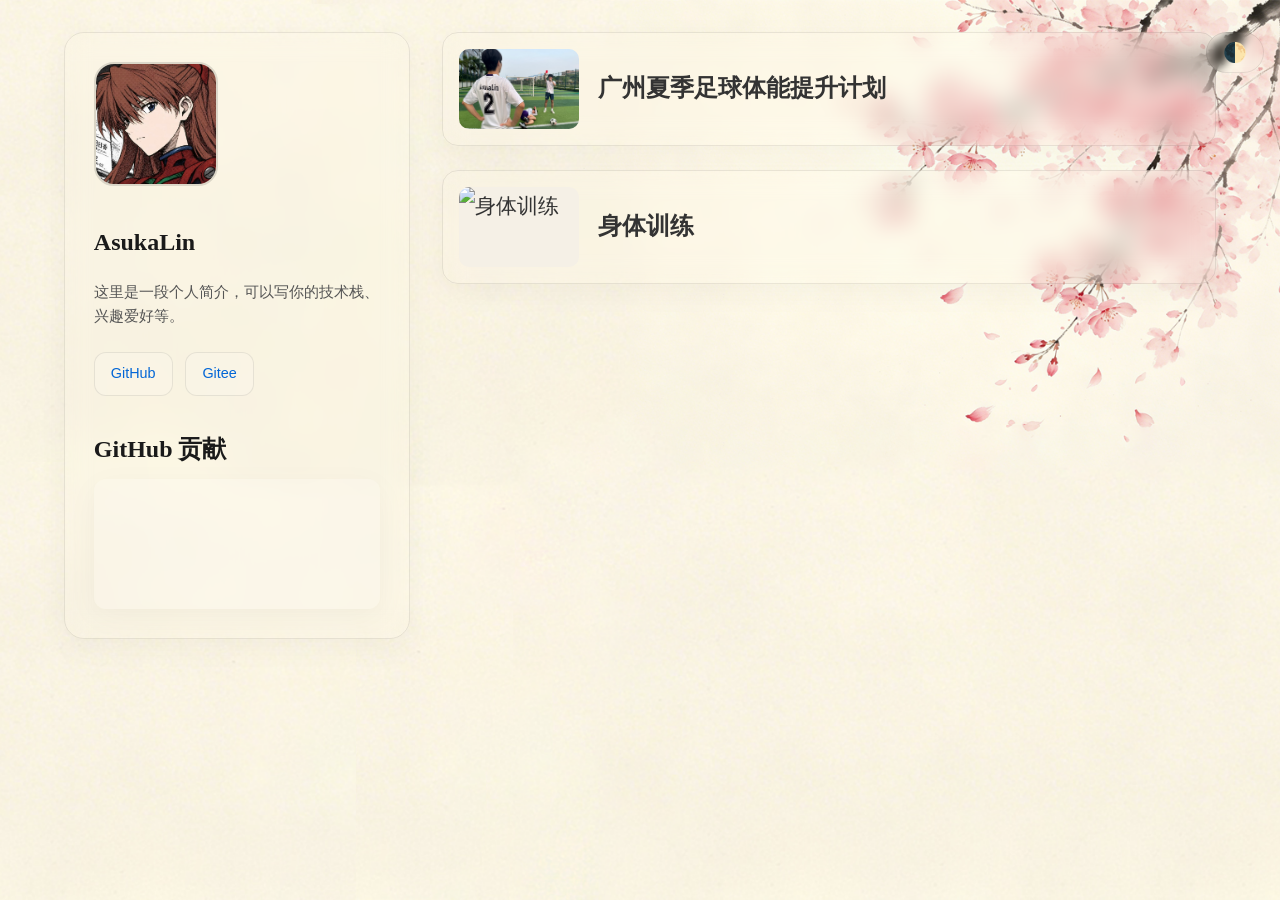
==== index.html @ 48808a56 "update" ====
<!DOCTYPE html>
<html lang="zh-CN">
<head>
    <meta charset="UTF-8">
    <meta name="keywords" content="AsukaLin, blog">
    <meta name="viewport" content="width=device-width, initial-scale=1.0">
    <title>AsukaLin</title>

    <!-- 防闪烁脚本（必须保留在 head 最前面） -->
    <script>
        (function () {
            const stored = localStorage.getItem('theme');
            const prefersDark = window.matchMedia('(prefers-color-scheme: dark)');
            if (stored) {
                document.documentElement.setAttribute('data-theme', stored);
            } else {
                document.documentElement.setAttribute('data-theme', prefersDark.matches ? 'dark' : 'light');
            }
            prefersDark.addEventListener('change', (e) => {
                if (!localStorage.getItem('theme')) {
                    document.documentElement.setAttribute('data-theme', e.matches ? 'dark' : 'light');
                }
            });
        })();
    </script>

    <!-- 主题 CSS（原文件，完全不变） -->
    <link rel="stylesheet" href="css/theme.css">

    <!-- 新增扩展 CSS（独立文件） -->
    <link rel="stylesheet" href="css/custom.css">

    <!-- marked.js -->
    <script src="https://cdn.jsdelivr.net/npm/marked/marked.min.js" defer></script>
</head>
<body>

    <button class="theme-toggle" id="themeToggle" aria-label="切换主题">🌓</button>

    <div class="main-layout">
        <!-- 左侧个人信息（毛玻璃卡片） -->
        <aside class="sidebar">
            <div class="glass-card">
                <img class="avatar" src="images/avatar.jpeg" alt="我的头像">
                <h2>AsukaLin</h2>
                <p class="bio">这里是一段个人简介，可以写你的技术栈、兴趣爱好等。</p>

                <div class="social-links">
                    <a href="https://github.com/vibolin" target="_blank" class="btn-link">GitHub</a>
                    <a href="https://gitee.com/asukalin02" target="_blank" class="btn-link">Gitee</a>
                </div>

                <div class="github-chart">
                    <h2>GitHub 贡献</h2>
                    <div class="chart-clip">
                        <img src="https://ghchart.rshah.org/vibolin" alt="GitHub 贡献图" loading="lazy">
                    </div>
                </div>
            </div>
        </aside>

        <!-- 右侧内容区 -->
        <main class="content">
            <!-- 文章列表容器 -->
            <div id="articles-container" class="articles-list"></div>
            <!-- 文章详细内容容器（初始隐藏） -->
            <div id="content" class="article-content" style="display: none;"></div>
        </main>
    </div>

    <!-- 独立 JS 文件（位于 js 文件夹） -->
    <script src="js/app.js"></script>
</body>
</html>
---- css/theme.css ----
/* ==========================================
   theme.css - 个人博客主题样式
   ========================================== */

/* ---------- 1. 自定义字体（思源宋体双保险） ---------- */
@font-face {
    font-family: 'Noto Serif SC';
    src:
        url('https://fonts.gstatic.com/s/notoserifsc/v22/H4c8BXePl9DZ0Xe7gG9cyOj7mm63SzZBEtERe7Y.woff2') format('woff2'),
        url('../fonts/NotoSerifSC-Regular.woff2') format('woff2');
    font-weight: 400;
    font-style: normal;
    font-display: swap;
}

@font-face {
    font-family: 'Noto Serif SC';
    src:
        url('https://fonts.gstatic.com/s/notoserifsc/v22/H4c8BXePl9DZ0Xe7gG9cyOj7mm63SzZBEtERe7Y.woff2') format('woff2'),
        url('../fonts/NotoSerifSC-Bold.woff2') format('woff2');
    font-weight: 700;
    font-style: normal;
    font-display: swap;
}

/* ---------- 2. 主题变量（暗色为默认） ---------- */
:root,
[data-theme="dark"] {
    --bg: #1a1a2e;
    --bg-secondary: #16213e;
    --text: #e0e0e0;
    --text-secondary: #a0a0b0;
    --heading-color: #ffffff;
    --link: #8ab4f8;
    --border: #2a2a4a;
    --shadow: rgba(255,255,255,0.05);
    --bg-image: url('../images/element/motoko.jpg');
    --glass-bg: rgba(20, 30, 50, 0.6);
    --glass-border: rgba(255,255,255,0.15);
    --card-shadow: 0 8px 32px rgba(0,0,0,0.3);
    --glass-blur: 12px;
    --card-radius: 20px;   /* 你喜欢的圆角大小，可自由调整 */
}

[data-theme="light"] {
    --bg: #fcf6e8;                /* 与背景图主色一致，兜底 */
    --bg-secondary: #f5f0e6;
    --text: #333333;
    --text-secondary: #555555;
    --heading-color: #1a1a1a;
    --link: #0366d6;
    --border: rgba(0,0,0,0.12);
    --shadow: rgba(0,0,0,0.06);
    --bg-image: url('../images/element/sakura.png');
    --glass-bg: transparent;      /* 全透明，只靠模糊 */
    --glass-border: rgba(0,0,0,0.08);
    --card-shadow: 0 8px 32px rgba(0,0,0,0.04);
    --glass-blur: 12px;
    --card-radius: 20px;   /* 你喜欢的圆角大小，可自由调整 */
}

/* ---------- 3. 全局基础 ---------- */
html {
    font-size: 100%;
}

body {
    margin: 0;
    padding: 0;
    background-color: var(--bg);
    background-image: var(--bg-image);
    background-repeat: no-repeat;
    background-attachment: fixed;
    background-size: cover;
    background-position: center;
    color: var(--text);
    font-family: "PingFang SC", "Microsoft YaHei", "Noto Sans SC", sans-serif;
    font-size: 1.3rem;
    line-height: 1.8;
}

h1, h2, h3, h4, h5, h6 {
    font-family: 'Noto Serif SC', "Times New Roman", "宋体", "SimSun", serif;
    font-weight: 700;
    color: var(--heading-color);
}

h1 { font-size: 2.25rem; }
h2 { font-size: 2rem; }
h3 { font-size: 1.75rem; }
h4 { font-size: 1.5rem; }
h5 { font-size: 1.25rem; }
h6 { font-size: 1rem; }

/* ---------- 4. 主布局（Grid 精准三七分） ---------- */
.main-layout {
    display: grid;
    grid-template-columns: 30% 1fr;
    gap: 2rem;
    max-width: 1200px;
    margin: 2rem auto;
    padding: 0 1.5rem;
    box-sizing: border-box;
}

.sidebar,
.content {
    min-width: 0;
}

/* ---------- 5. 毛玻璃卡片 ---------- */
.glass-card,
.article-card {
    background: var(--glass-bg);
    backdrop-filter: blur(var(--glass-blur));
    -webkit-backdrop-filter: blur(var(--glass-blur));
    border: 1px solid var(--glass-border);
    border-radius: var(--card-radius);
    box-shadow: var(--card-shadow);
    padding: 1.8rem;
    color: var(--text);
    transition: background-color 0.3s, border 0.3s, box-shadow 0.3s, transform 0.2s;
}

.article-card {
    padding: 1rem;
    border-radius: 16px;
}

.article-card:hover {
    transform: translateY(-3px);
}

/* ---------- 6. 左侧个人信息 ---------- */
.avatar {
    width: 120px;
    height: 120px;
    border-radius: 20px;
    object-fit: cover;
    margin-bottom: 1rem;
    border: 2px solid var(--border);
}

.sidebar h2 {
    font-size: 1.5rem;
    margin: 0.5rem 0;
}

.bio {
    font-size: 0.95rem;
    line-height: 1.6;
    margin-bottom: 1.5rem;
    color: var(--text-secondary);
}

.social-links {
    display: flex;
    gap: 0.8rem;
    margin-bottom: 2rem;
    flex-wrap: wrap;
}

.btn-link {
    display: inline-block;
    padding: 0.5rem 1rem;
    border-radius: 12px;
    background: rgba(255,255,255,0.15);
    border: 1px solid var(--glass-border);
    color: var(--link);
    text-decoration: none;
    font-size: 0.9rem;
    backdrop-filter: blur(5px);
    transition: background-color 0.2s;
}

.btn-link:hover {
    background: rgba(255,255,255,0.25);
}

/* ---------- 7. GitHub 贡献图（增强模糊） ---------- */
.github-chart {
    margin-top: 1.5rem;
}

.github-chart h3 {
    font-size: 1rem;
    margin-bottom: 0.8rem;
    color: var(--text);
}

.chart-clip {
    width: 100%;
    height: 130px;
    overflow: hidden;
    border-radius: 12px;
    background: rgba(255,255,255,0.15);           /* 半透明底色增强模糊可见度 */
    backdrop-filter: blur(12px);                 /* 新增模糊效果 */
    -webkit-backdrop-filter: blur(12px);
    box-shadow: var(--card-shadow);
}

.chart-clip img {
    display: block;
    float: right;
    height: 100%;
    width: 860px;
    max-width: none;
    transition: filter 0.3s;
}

.chart-clip::after {
    content: "";
    display: table;
    clear: both;
}

/* 明暗滤镜 */
[data-theme="dark"] .chart-clip img {
    filter: invert(0.9) hue-rotate(180deg);
}
[data-theme="light"] .chart-clip img {
    filter: none;
}

/* ---------- 8. 右侧文章列表 ---------- */
.articles-list {
    display: flex;
    flex-direction: column;
    gap: 1.5rem;
}

.article-card {
    display: flex;
    align-items: center;
    gap: 1.2rem;
}

.article-card .card-cover {
    width: 120px;
    height: 80px;
    object-fit: cover;
    border-radius: 10px;
    flex-shrink: 0;
    background: var(--bg-secondary);
}

.article-card .card-title {
    font-size: 1.5rem;
    font-weight: 600;
    line-height: 1.4;
    margin: 0;
    color: var(--text);
}

/* ---------- 9. 响应式 ---------- */
@media (max-width: 768px) {
    .main-layout {
        grid-template-columns: 1fr;
    }

    .sidebar,
    .content {
        min-width: 0;
    }

    .chart-clip {
        height: 100px;
    }

    .article-card {
        flex-direction: column;
        align-items: flex-start;
    }

    .article-card .card-cover {
        width: 100%;
        height: auto;
        aspect-ratio: 16 / 9;
    }
}
---- css/custom.css ----
/* ==========================================
   custom.css - 博客扩展样式（不修改原 theme.css）
   ========================================== */

/* 主题切换按钮定位与样式 */
.theme-toggle {
    position: fixed;
    top: 2rem;          /* 改为 2rem，与左侧卡片顶部对齐 */
    right: 1rem;
    z-index: 1000;
    background: var(--glass-bg);
    backdrop-filter: blur(5px);
    border: 1px solid var(--glass-border);
    border-radius: 40px;
    padding: 0.5rem 1rem;
    font-size: 1.2rem;
    cursor: pointer;
    color: var(--text);
    transition: all 0.2s;
}
.theme-toggle:hover {
    background: rgba(255,255,255,0.25);
}

/* 在移动端（≤768px）稍微调整 top，避免与顶部距离过远 */
@media (max-width: 768px) {
    .theme-toggle {
        top: 1rem;      /* 移动端仍保持 1rem，因为左侧卡片顶部边距可能变化 */
    }
}

/* 文章内容区：确保毛玻璃卡片与左侧对齐 */
.article-content .glass-card {
    margin-top: 0;
}

/* 返回按钮样式 */
.back-button {
    display: inline-block;
    margin-bottom: 1.5rem;
    padding: 0.4rem 1rem;
    background: rgba(255,255,255,0.15);
    border: 1px solid var(--glass-border);
    border-radius: 30px;
    color: var(--link);
    cursor: pointer;
    font-size: 0.9rem;
    backdrop-filter: blur(4px);
    transition: background 0.2s;
}
.back-button:hover {
    background: rgba(255,255,255,0.25);
}

/* Markdown 内容样式增强 */
.markdown-body img {
    max-width: 100%;
    height: auto;
    border-radius: 12px;
}
.markdown-body pre {
    overflow-x: auto;
    padding: 1rem;
    background: rgba(0,0,0,0.3);
    border-radius: 12px;
}
.markdown-body a {
    color: var(--link);
}
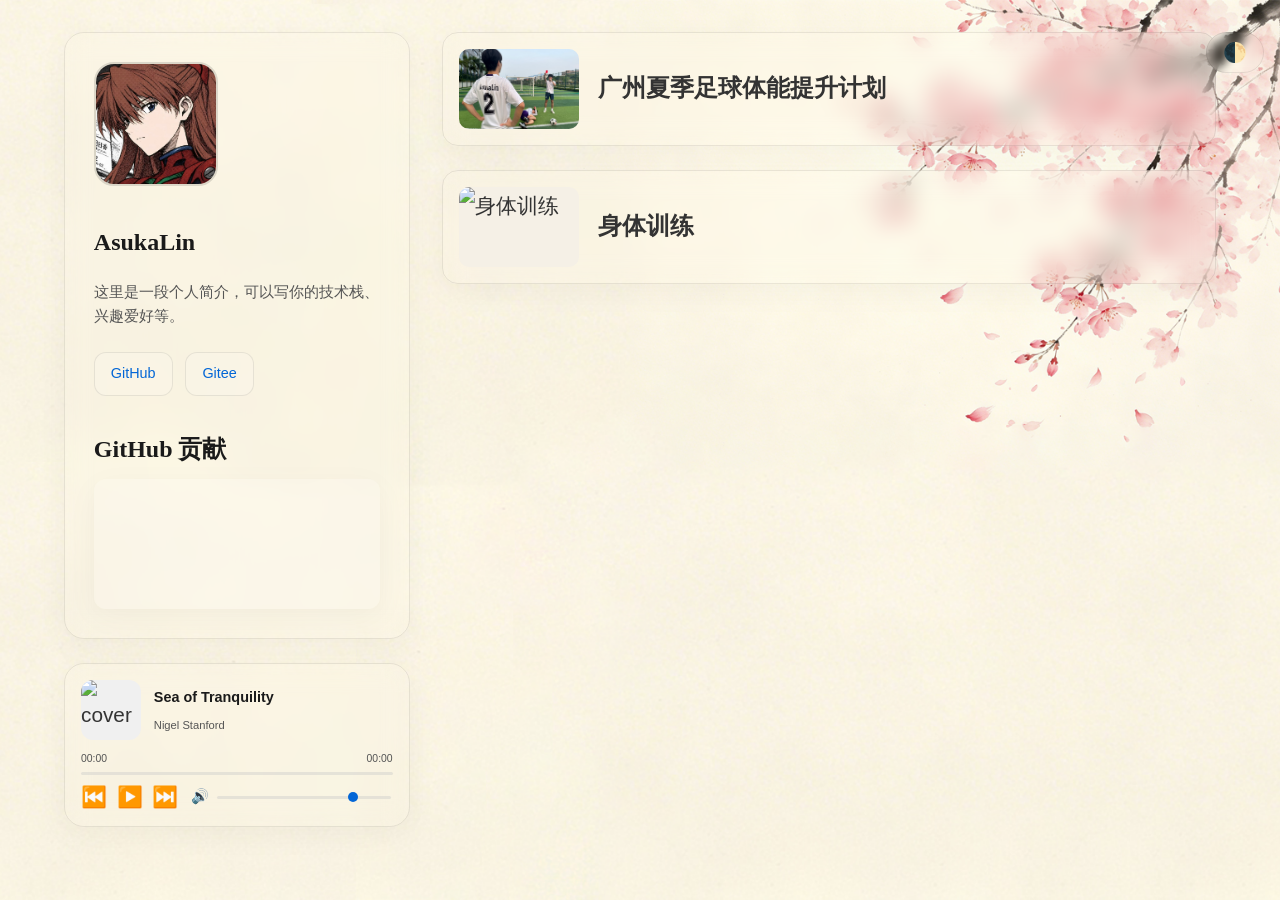
==== commit 768ab8c4: "update" ====
--- a/index.html
+++ b/index.html
@@ -57,6 +57,42 @@
                     </div>
                 </div>
             </div>
+            <!-- 微缩版音乐播放器 -->
+<div class="mini-player">
+    <div class="player-body">
+        <div class="player-cover">
+            <img id="mini-cover-img" src="image/sound01.jpeg" alt="cover">
+        </div>
+        <div class="player-info">
+            <div class="song-name" id="mini-song-name">Sea of Tranquility</div>
+            <div class="song-singer" id="mini-singer">Nigel Stanford</div>
+        </div>
+    </div>
+    <div class="progress-area">
+        <div class="progress-time">
+            <span id="mini-current-time">00:00</span>
+            <span id="mini-total-time">00:00</span>
+        </div>
+        <div class="progress-bar" id="mini-progress-bar">
+            <div class="progress-filled" id="mini-progress-filled"></div>
+        </div>
+    </div>
+    <div class="controls-row">
+        <div class="control-buttons">
+            <button id="mini-prev-btn" title="上一曲">⏮️</button>
+            <button id="mini-play-btn" title="播放/暂停">▶️</button>
+            <button id="mini-next-btn" title="下一曲">⏭️</button>
+        </div>
+        <div class="volume-slider">
+            <span>🔊</span>
+            <input type="range" id="mini-volume" min="0" max="1" step="0.01" value="0.8">
+        </div>
+    </div>
+</div>
+
+<!-- 引入独立样式和脚本（确保路径正确） -->
+<link rel="stylesheet" href="css/music-player.css">
+<script src="js/music-player.js" defer></script>
         </aside>
 
         <!-- 右侧内容区 -->
--- a/css/music-player.css
+++ b/css/music-player.css
@@ -0,0 +1,155 @@
+/* 微缩版音乐播放器 - 适配侧边栏 */
+.mini-player {
+    width: 100%;
+    background: var(--glass-bg);
+    backdrop-filter: blur(var(--glass-blur));
+    -webkit-backdrop-filter: blur(var(--glass-blur));
+    border: 1px solid var(--glass-border);
+    border-radius: var(--card-radius);
+    box-shadow: var(--card-shadow);
+    padding: 1rem;
+    margin-top: 1.5rem;
+    box-sizing: border-box;
+    transition: all 0.3s;
+}
+
+/* 播放器主体布局（横向） */
+.player-body {
+    display: flex;
+    gap: 0.8rem;
+    align-items: center;
+}
+
+/* 封面 */
+.player-cover {
+    flex-shrink: 0;
+    width: 60px;
+    height: 60px;
+    border-radius: 12px;
+    overflow: hidden;
+    background: #f0f0f0;
+}
+.player-cover img {
+    width: 100%;
+    height: 100%;
+    object-fit: cover;
+}
+
+/* 右侧信息区 */
+.player-info {
+    flex: 1;
+    min-width: 0;
+}
+.song-name {
+    font-size: 0.9rem;
+    font-weight: 600;
+    color: var(--heading-color);
+    white-space: nowrap;
+    overflow: hidden;
+    text-overflow: ellipsis;
+}
+.song-singer {
+    font-size: 0.7rem;
+    color: var(--text-secondary);
+    margin-top: 0.2rem;
+}
+
+/* 进度条区域 */
+.progress-area {
+    margin-top: 0.6rem;
+}
+.progress-time {
+    display: flex;
+    justify-content: space-between;
+    font-size: 0.65rem;
+    color: var(--text-secondary);
+    margin-bottom: 0.2rem;
+}
+.progress-bar {
+    width: 100%;
+    height: 3px;
+    background-color: rgba(200,200,200,0.4);
+    border-radius: 3px;
+    cursor: pointer;
+    position: relative;
+}
+.progress-filled {
+    width: 0%;
+    height: 100%;
+    background-color: var(--link);
+    border-radius: 3px;
+}
+
+/* 控制栏（按钮+音量） */
+.controls-row {
+    display: flex;
+    align-items: center;
+    gap: 0.8rem;
+    margin-top: 0.6rem;
+    flex-wrap: wrap;
+}
+.control-buttons {
+    display: flex;
+    align-items: center;
+    gap: 0.6rem;
+}
+.control-buttons button {
+    background: transparent;
+    border: none;
+    cursor: pointer;
+    font-size: 1.3rem;
+    padding: 0;
+    color: var(--text);
+    transition: transform 0.1s, color 0.2s;
+    display: inline-flex;
+    align-items: center;
+    justify-content: center;
+}
+.control-buttons button:hover {
+    color: var(--link);
+    transform: scale(1.05);
+}
+.volume-slider {
+    flex: 1;
+    min-width: 80px;
+    display: flex;
+    align-items: center;
+    gap: 0.4rem;
+}
+.volume-slider span {
+    font-size: 0.9rem;
+    color: var(--text);
+}
+.volume-slider input {
+    flex: 1;
+    height: 3px;
+    -webkit-appearance: none;
+    background: rgba(200,200,200,0.4);
+    border-radius: 3px;
+    outline: none;
+}
+.volume-slider input::-webkit-slider-thumb {
+    -webkit-appearance: none;
+    width: 10px;
+    height: 10px;
+    border-radius: 50%;
+    background: var(--link);
+    cursor: pointer;
+}
+
+/* 移动端适配 */
+@media (max-width: 768px) {
+    .player-body {
+        gap: 0.6rem;
+    }
+    .player-cover {
+        width: 50px;
+        height: 50px;
+    }
+    .control-buttons button {
+        font-size: 1.1rem;
+    }
+    .volume-slider {
+        min-width: 60px;
+    }
+}
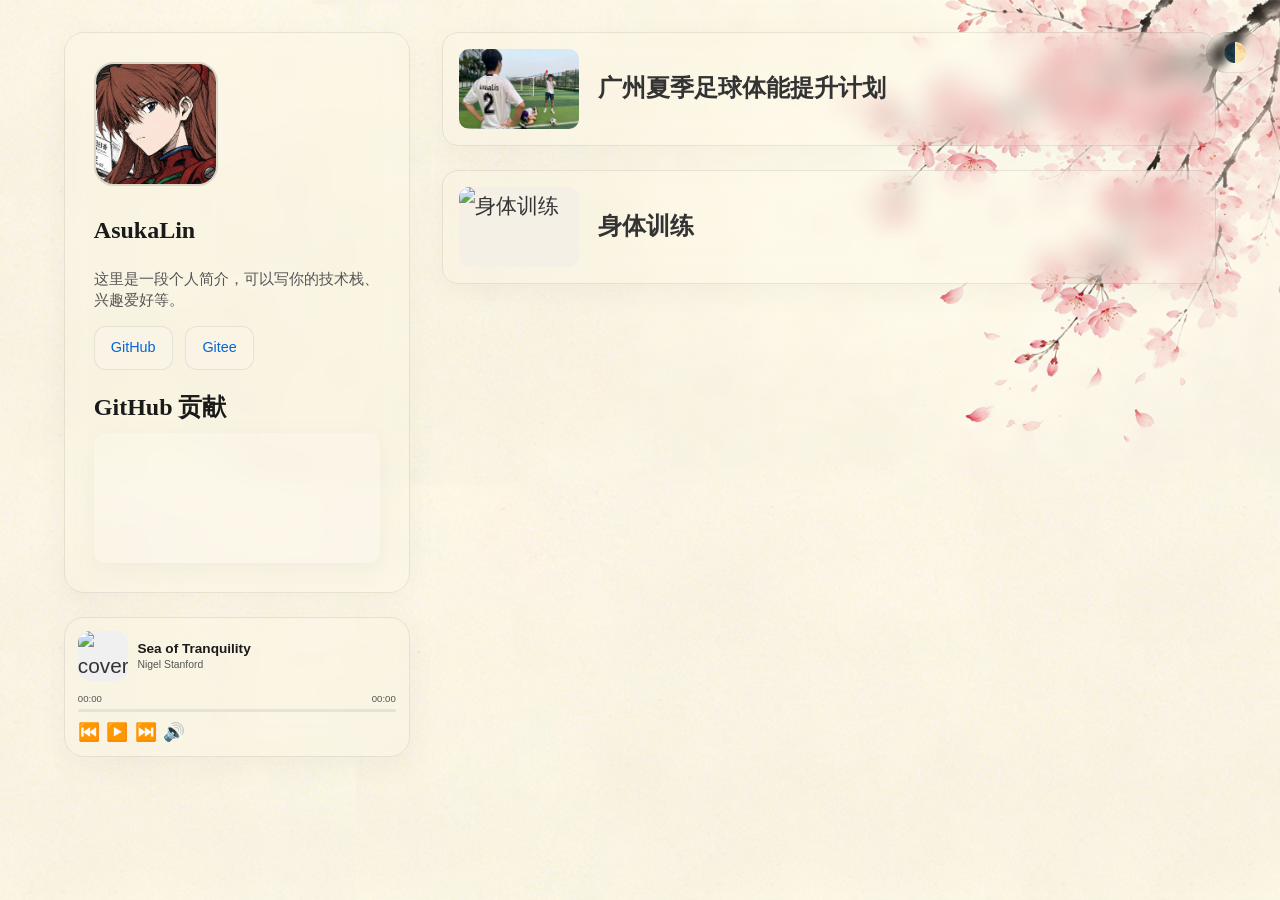
==== commit 07ca0a06: "update" ====
--- a/index.html
+++ b/index.html
@@ -57,40 +57,44 @@
                     </div>
                 </div>
             </div>
-            <!-- 微缩版音乐播放器 -->
+          <!-- 微缩版音乐播放器（右侧延伸音量面板） -->
 <div class="mini-player">
-    <div class="player-body">
-        <div class="player-cover">
-            <img id="mini-cover-img" src="image/sound01.jpeg" alt="cover">
+    <!-- 主内容区（左侧） -->
+    <div class="player-main">
+        <div class="player-body">
+            <div class="player-cover">
+                <img id="mini-cover-img" src="image/sound01.jpeg" alt="cover">
+            </div>
+            <div class="player-info">
+                <div class="song-name" id="mini-song-name">Sea of Tranquility</div>
+                <div class="song-singer" id="mini-singer">Nigel Stanford</div>
+            </div>
         </div>
-        <div class="player-info">
-            <div class="song-name" id="mini-song-name">Sea of Tranquility</div>
-            <div class="song-singer" id="mini-singer">Nigel Stanford</div>
+        <div class="progress-area">
+            <div class="progress-time">
+                <span id="mini-current-time">00:00</span>
+                <span id="mini-total-time">00:00</span>
+            </div>
+            <div class="progress-bar" id="mini-progress-bar">
+                <div class="progress-filled" id="mini-progress-filled"></div>
+            </div>
+        </div>
+        <div class="controls-row">
+            <div class="control-buttons">
+                <button id="mini-prev-btn" title="上一曲">⏮️</button>
+                <button id="mini-play-btn" title="播放/暂停">▶️</button>
+                <button id="mini-next-btn" title="下一曲">⏭️</button>
+                <button id="mini-volume-btn" title="音量">🔊</button>
+            </div>
         </div>
     </div>
-    <div class="progress-area">
-        <div class="progress-time">
-            <span id="mini-current-time">00:00</span>
-            <span id="mini-total-time">00:00</span>
-        </div>
-        <div class="progress-bar" id="mini-progress-bar">
-            <div class="progress-filled" id="mini-progress-filled"></div>
-        </div>
-    </div>
-    <div class="controls-row">
-        <div class="control-buttons">
-            <button id="mini-prev-btn" title="上一曲">⏮️</button>
-            <button id="mini-play-btn" title="播放/暂停">▶️</button>
-            <button id="mini-next-btn" title="下一曲">⏭️</button>
-        </div>
-        <div class="volume-slider">
-            <span>🔊</span>
-            <input type="range" id="mini-volume" min="0" max="1" step="0.01" value="0.8">
-        </div>
+
+    <!-- 右侧延伸区域（宽度可变，默认0） -->
+    <div class="volume-extension" id="mini-volume-extension">
+        <input type="range" min="0" max="1" step="0.01" value="0.8" class="vertical-volume" id="mini-vertical-volume" orient="vertical">
     </div>
 </div>
 
-<!-- 引入独立样式和脚本（确保路径正确） -->
 <link rel="stylesheet" href="css/music-player.css">
 <script src="js/music-player.js" defer></script>
         </aside>
--- a/css/theme.css
+++ b/css/theme.css
@@ -39,11 +39,11 @@
     --glass-border: rgba(255,255,255,0.15);
     --card-shadow: 0 8px 32px rgba(0,0,0,0.3);
     --glass-blur: 12px;
-    --card-radius: 20px;   /* 你喜欢的圆角大小，可自由调整 */
+    --card-radius: 20px;
 }
 
 [data-theme="light"] {
-    --bg: #fcf6e8;                /* 与背景图主色一致，兜底 */
+    --bg: #fcf6e8;
     --bg-secondary: #f5f0e6;
     --text: #333333;
     --text-secondary: #555555;
@@ -52,11 +52,11 @@
     --border: rgba(0,0,0,0.12);
     --shadow: rgba(0,0,0,0.06);
     --bg-image: url('../images/element/sakura.png');
-    --glass-bg: transparent;      /* 全透明，只靠模糊 */
+    --glass-bg: transparent;
     --glass-border: rgba(0,0,0,0.08);
     --card-shadow: 0 8px 32px rgba(0,0,0,0.04);
     --glass-blur: 12px;
-    --card-radius: 20px;   /* 你喜欢的圆角大小，可自由调整 */
+    --card-radius: 20px;
 }
 
 /* ---------- 3. 全局基础 ---------- */
@@ -131,32 +131,32 @@
     transform: translateY(-3px);
 }
 
-/* ---------- 6. 左侧个人信息 ---------- */
+/* ---------- 6. 左侧个人信息（行间距已缩小） ---------- */
 .avatar {
     width: 120px;
     height: 120px;
     border-radius: 20px;
     object-fit: cover;
-    margin-bottom: 1rem;
+    margin-bottom: 0.5rem;    /* 原 1rem，缩小 */
     border: 2px solid var(--border);
 }
 
 .sidebar h2 {
     font-size: 1.5rem;
-    margin: 0.5rem 0;
+    margin: 0.25rem 0;         /* 原 0.5rem 0，缩小 */
 }
 
 .bio {
     font-size: 0.95rem;
-    line-height: 1.6;
-    margin-bottom: 1.5rem;
+    line-height: 1.4;          /* 原 1.6，缩小行高 */
+    margin-bottom: 1rem;       /* 原 1.5rem，缩小 */
     color: var(--text-secondary);
 }
 
 .social-links {
     display: flex;
     gap: 0.8rem;
-    margin-bottom: 2rem;
+    margin-bottom: 1rem;       /* 原 2rem，缩小 */
     flex-wrap: wrap;
 }
 
@@ -179,7 +179,7 @@
 
 /* ---------- 7. GitHub 贡献图（增强模糊） ---------- */
 .github-chart {
-    margin-top: 1.5rem;
+    margin-top: 0.8rem;        /* 原 1.5rem，缩小 */
 }
 
 .github-chart h3 {
@@ -193,8 +193,8 @@
     height: 130px;
     overflow: hidden;
     border-radius: 12px;
-    background: rgba(255,255,255,0.15);           /* 半透明底色增强模糊可见度 */
-    backdrop-filter: blur(12px);                 /* 新增模糊效果 */
+    background: rgba(255,255,255,0.15);
+    backdrop-filter: blur(12px);
     -webkit-backdrop-filter: blur(12px);
     box-shadow: var(--card-shadow);
 }
--- a/css/music-player.css
+++ b/css/music-player.css
@@ -1,4 +1,4 @@
-/* 微缩版音乐播放器 - 适配侧边栏 */
+/* 微缩版音乐播放器 - 右侧延伸音量面板（Flex 方案） */
 .mini-player {
     width: 100%;
     background: var(--glass-bg);
@@ -7,24 +7,67 @@
     border: 1px solid var(--glass-border);
     border-radius: var(--card-radius);
     box-shadow: var(--card-shadow);
-    padding: 1rem;
     margin-top: 1.5rem;
     box-sizing: border-box;
-    transition: all 0.3s;
+    display: flex;
+    flex-direction: row;          /* 横向 flex */
+    align-items: stretch;
+    overflow: hidden;             /* 圆角裁剪，但动画不受影响 */
 }
 
-/* 播放器主体布局（横向） */
+/* 播放器主内容区（自动填充剩余宽度） */
+.player-main {
+    flex: 1;
+    padding: 0.8rem;
+    display: flex;
+    flex-direction: column;
+    gap: 0.4rem;
+}
+
+/* 右侧延伸音量面板（默认宽度0，展开时30px） */
+.volume-extension {
+    flex-shrink: 0;
+    width: 0;
+    overflow: hidden;
+    background: inherit;
+    backdrop-filter: inherit;
+    border-radius: 0 var(--card-radius) var(--card-radius) 0;
+    transition: width 0.3s cubic-bezier(0.2, 0.9, 0.4, 1.1);
+    display: flex;
+    align-items: center;
+    justify-content: center;
+}
+.volume-extension.open {
+    width: 30px;
+}
+
+/* 垂直音量滑块 */
+.vertical-volume {
+    writing-mode: vertical-lr;
+    direction: rtl;
+    width: 20px;
+    height: 70px;
+    background: rgba(255,255,255,0.2);
+    border-radius: 10px;
+    -webkit-appearance: slider-vertical;
+    accent-color: var(--link);
+}
+.vertical-volume:focus {
+    outline: none;
+}
+
+/* 播放器主体布局（横向：封面 + 信息） */
 .player-body {
     display: flex;
-    gap: 0.8rem;
+    gap: 0.6rem;
     align-items: center;
 }
 
 /* 封面 */
 .player-cover {
     flex-shrink: 0;
-    width: 60px;
-    height: 60px;
+    width: 50px;
+    height: 50px;
     border-radius: 12px;
     overflow: hidden;
     background: #f0f0f0;
@@ -41,29 +84,31 @@
     min-width: 0;
 }
 .song-name {
-    font-size: 0.9rem;
+    font-size: 0.85rem;
     font-weight: 600;
     color: var(--heading-color);
     white-space: nowrap;
     overflow: hidden;
     text-overflow: ellipsis;
+    line-height: 1.2;
 }
 .song-singer {
-    font-size: 0.7rem;
+    font-size: 0.65rem;
     color: var(--text-secondary);
-    margin-top: 0.2rem;
+    margin-top: 0.1rem;
+    line-height: 1.2;
 }
 
 /* 进度条区域 */
 .progress-area {
-    margin-top: 0.6rem;
+    margin-top: 0.2rem;
 }
 .progress-time {
     display: flex;
     justify-content: space-between;
-    font-size: 0.65rem;
+    font-size: 0.6rem;
     color: var(--text-secondary);
-    margin-bottom: 0.2rem;
+    margin-bottom: 0.1rem;
 }
 .progress-bar {
     width: 100%;
@@ -80,24 +125,23 @@
     border-radius: 3px;
 }
 
-/* 控制栏（按钮+音量） */
+/* 控制栏（按钮） */
 .controls-row {
     display: flex;
     align-items: center;
-    gap: 0.8rem;
-    margin-top: 0.6rem;
-    flex-wrap: wrap;
+    gap: 0.5rem;
+    margin-top: 0.2rem;
 }
 .control-buttons {
     display: flex;
     align-items: center;
-    gap: 0.6rem;
+    gap: 0.4rem;
 }
 .control-buttons button {
     background: transparent;
     border: none;
     cursor: pointer;
-    font-size: 1.3rem;
+    font-size: 1.1rem;
     padding: 0;
     color: var(--text);
     transition: transform 0.1s, color 0.2s;
@@ -109,47 +153,20 @@
     color: var(--link);
     transform: scale(1.05);
 }
-.volume-slider {
-    flex: 1;
-    min-width: 80px;
-    display: flex;
-    align-items: center;
-    gap: 0.4rem;
-}
-.volume-slider span {
-    font-size: 0.9rem;
-    color: var(--text);
-}
-.volume-slider input {
-    flex: 1;
-    height: 3px;
-    -webkit-appearance: none;
-    background: rgba(200,200,200,0.4);
-    border-radius: 3px;
-    outline: none;
-}
-.volume-slider input::-webkit-slider-thumb {
-    -webkit-appearance: none;
-    width: 10px;
-    height: 10px;
-    border-radius: 50%;
-    background: var(--link);
-    cursor: pointer;
-}
 
-/* 移动端适配 */
+/* 响应式 */
 @media (max-width: 768px) {
-    .player-body {
-        gap: 0.6rem;
+    .volume-extension.open {
+        width: 35px;
+    }
+    .vertical-volume {
+        height: 60px;
     }
     .player-cover {
-        width: 50px;
-        height: 50px;
+        width: 45px;
+        height: 45px;
     }
     .control-buttons button {
-        font-size: 1.1rem;
-    }
-    .volume-slider {
-        min-width: 60px;
+        font-size: 1rem;
     }
 }
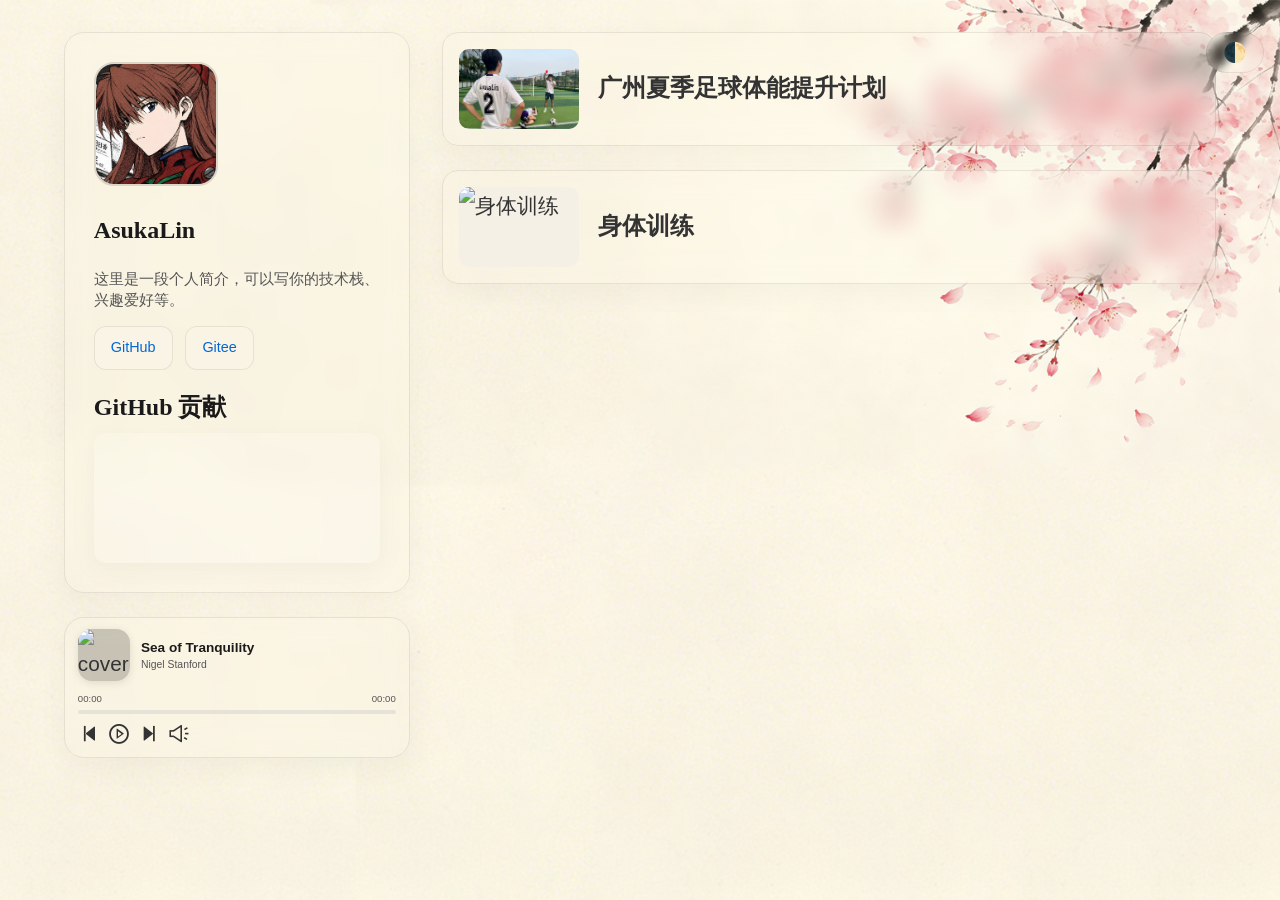
==== commit 6446418f: "update" ====
--- a/index.html
+++ b/index.html
@@ -24,11 +24,14 @@
         })();
     </script>
 
-    <!-- 主题 CSS（原文件，完全不变） -->
+    <!-- 主题 CSS -->
     <link rel="stylesheet" href="css/theme.css">
-
-    <!-- 新增扩展 CSS（独立文件） -->
+    <!-- 扩展样式（主题切换按钮等） -->
     <link rel="stylesheet" href="css/custom.css">
+    <!-- 音乐播放器样式 -->
+    <link rel="stylesheet" href="css/music-player.css">
+    <!-- 字体图标库（请确保路径正确） -->
+    <link rel="stylesheet" href="fonts/iconfont.css">
 
     <!-- marked.js -->
     <script src="https://cdn.jsdelivr.net/npm/marked/marked.min.js" defer></script>
@@ -38,7 +41,7 @@
     <button class="theme-toggle" id="themeToggle" aria-label="切换主题">🌓</button>
 
     <div class="main-layout">
-        <!-- 左侧个人信息（毛玻璃卡片） -->
+        <!-- ========== 左侧个人信息（毛玻璃卡片） ========== -->
         <aside class="sidebar">
             <div class="glass-card">
                 <img class="avatar" src="images/avatar.jpeg" alt="我的头像">
@@ -57,49 +60,57 @@
                     </div>
                 </div>
             </div>
-          <!-- 微缩版音乐播放器（右侧延伸音量面板） -->
-<div class="mini-player">
-    <!-- 主内容区（左侧） -->
-    <div class="player-main">
-        <div class="player-body">
-            <div class="player-cover">
-                <img id="mini-cover-img" src="image/sound01.jpeg" alt="cover">
+
+            <!-- 微缩版音乐播放器（右侧延伸音量面板） -->
+            <div class="mini-player">
+                <!-- 主内容区 -->
+                <div class="player-main">
+                    <div class="player-body">
+                        <div class="player-cover">
+                            <img id="mini-cover-img" src="image/sound01.jpeg" alt="cover">
+                        </div>
+                        <div class="player-info">
+                            <div class="song-name" id="mini-song-name">Sea of Tranquility</div>
+                            <div class="song-singer" id="mini-singer">Nigel Stanford</div>
+                        </div>
+                    </div>
+                    <div class="progress-area">
+                        <div class="progress-time">
+                            <span id="mini-current-time">00:00</span>
+                            <span id="mini-total-time">00:00</span>
+                        </div>
+                        <div class="progress-bar" id="mini-progress-bar">
+                            <div class="progress-filled" id="mini-progress-filled"></div>
+                        </div>
+                    </div>
+                    <div class="controls-row">
+                        <div class="control-buttons">
+                            <!-- 添加了 id，便于 JS 控制 -->
+                            <button id="mini-prev-btn" title="上一曲">
+                                <span class="iconfont icon-step-backward"></span>
+                            </button>
+                            <button id="mini-play-btn" title="播放">
+                                <span class="iconfont icon-play-circle"></span>
+                            </button>
+                            <button id="mini-next-btn" title="下一曲">
+                                <span class="iconfont icon-step-forward"></span>
+                            </button>
+                            <button id="mini-volume-btn" title="音量">
+                                <span class="iconfont icon-sound"></span>
+                            </button>
+                        </div>
+                    </div>
+                </div>
+
+                <!-- 右侧延伸区域（音量滑块） -->
+                <div class="volume-extension" id="mini-volume-extension">
+                    <input type="range" min="0" max="1" step="0.01" value="0.8"
+                           class="vertical-volume" id="mini-vertical-volume" orient="vertical">
+                </div>
             </div>
-            <div class="player-info">
-                <div class="song-name" id="mini-song-name">Sea of Tranquility</div>
-                <div class="song-singer" id="mini-singer">Nigel Stanford</div>
-            </div>
-        </div>
-        <div class="progress-area">
-            <div class="progress-time">
-                <span id="mini-current-time">00:00</span>
-                <span id="mini-total-time">00:00</span>
-            </div>
-            <div class="progress-bar" id="mini-progress-bar">
-                <div class="progress-filled" id="mini-progress-filled"></div>
-            </div>
-        </div>
-        <div class="controls-row">
-            <div class="control-buttons">
-                <button id="mini-prev-btn" title="上一曲">⏮️</button>
-                <button id="mini-play-btn" title="播放/暂停">▶️</button>
-                <button id="mini-next-btn" title="下一曲">⏭️</button>
-                <button id="mini-volume-btn" title="音量">🔊</button>
-            </div>
-        </div>
-    </div>
-
-    <!-- 右侧延伸区域（宽度可变，默认0） -->
-    <div class="volume-extension" id="mini-volume-extension">
-        <input type="range" min="0" max="1" step="0.01" value="0.8" class="vertical-volume" id="mini-vertical-volume" orient="vertical">
-    </div>
-</div>
-
-<link rel="stylesheet" href="css/music-player.css">
-<script src="js/music-player.js" defer></script>
         </aside>
 
-        <!-- 右侧内容区 -->
+        <!-- ========== 右侧内容区 ========== -->
         <main class="content">
             <!-- 文章列表容器 -->
             <div id="articles-container" class="articles-list"></div>
@@ -108,7 +119,8 @@
         </main>
     </div>
 
-    <!-- 独立 JS 文件（位于 js 文件夹） -->
+    <!-- 独立 JS 文件 -->
     <script src="js/app.js"></script>
+    <script src="js/music-player.js" defer></script>
 </body>
 </html>
--- a/css/music-player.css
+++ b/css/music-player.css
@@ -1,4 +1,9 @@
-/* 微缩版音乐播放器 - 右侧延伸音量面板（Flex 方案） */
+/* ==========================================
+   music-player.css - 优化版右侧延伸音量面板
+   适配字体图标，与博客主题完美融合
+   ========================================== */
+
+/* 播放器外层容器 */
 .mini-player {
     width: 100%;
     background: var(--glass-bg);
@@ -10,21 +15,25 @@
     margin-top: 1.5rem;
     box-sizing: border-box;
     display: flex;
-    flex-direction: row;          /* 横向 flex */
+    flex-direction: row;
     align-items: stretch;
-    overflow: hidden;             /* 圆角裁剪，但动画不受影响 */
-}
-
-/* 播放器主内容区（自动填充剩余宽度） */
+    overflow: hidden;
+    transition: box-shadow 0.2s ease;
+}
+.mini-player:hover {
+    box-shadow: 0 10px 36px rgba(0,0,0,0.2);
+}
+
+/* 主内容区（占据剩余宽度） */
 .player-main {
     flex: 1;
-    padding: 0.8rem;
+    padding: 0.7rem 0.8rem;      /* 微调垂直内边距更紧凑 */
     display: flex;
     flex-direction: column;
-    gap: 0.4rem;
-}
-
-/* 右侧延伸音量面板（默认宽度0，展开时30px） */
+    gap: 0.35rem;                /* 缩小间距 */
+}
+
+/* 右侧延伸音量面板（默认隐藏，宽度0） */
 .volume-extension {
     flex-shrink: 0;
     width: 0;
@@ -38,7 +47,7 @@
     justify-content: center;
 }
 .volume-extension.open {
-    width: 30px;
+    width: 32px;                 /* 稍宽一点，方便触摸 */
 }
 
 /* 垂直音量滑块 */
@@ -47,38 +56,46 @@
     direction: rtl;
     width: 20px;
     height: 70px;
-    background: rgba(255,255,255,0.2);
-    border-radius: 10px;
+    background: rgba(255,255,255,0.25);
+    border-radius: 12px;
     -webkit-appearance: slider-vertical;
     accent-color: var(--link);
 }
 .vertical-volume:focus {
     outline: none;
 }
-
-/* 播放器主体布局（横向：封面 + 信息） */
+.vertical-volume:hover {
+    opacity: 0.9;
+}
+
+/* 横向：封面 + 信息 */
 .player-body {
     display: flex;
-    gap: 0.6rem;
-    align-items: center;
-}
-
-/* 封面 */
+    gap: 0.7rem;
+    align-items: center;
+}
+
+/* 封面图片容器 */
 .player-cover {
     flex-shrink: 0;
-    width: 50px;
-    height: 50px;
-    border-radius: 12px;
-    overflow: hidden;
-    background: #f0f0f0;
+    width: 52px;
+    height: 52px;
+    border-radius: 14px;
+    overflow: hidden;
+    background: rgba(0,0,0,0.2);
+    box-shadow: 0 2px 8px rgba(0,0,0,0.1);
 }
 .player-cover img {
     width: 100%;
     height: 100%;
     object-fit: cover;
-}
-
-/* 右侧信息区 */
+    transition: transform 0.2s;
+}
+.player-cover:hover img {
+    transform: scale(1.02);
+}
+
+/* 歌曲信息文字区 */
 .player-info {
     flex: 1;
     min-width: 0;
@@ -90,7 +107,7 @@
     white-space: nowrap;
     overflow: hidden;
     text-overflow: ellipsis;
-    line-height: 1.2;
+    line-height: 1.3;
 }
 .song-singer {
     font-size: 0.65rem;
@@ -108,65 +125,87 @@
     justify-content: space-between;
     font-size: 0.6rem;
     color: var(--text-secondary);
-    margin-bottom: 0.1rem;
+    margin-bottom: 0.15rem;
 }
 .progress-bar {
     width: 100%;
-    height: 3px;
+    height: 4px;
     background-color: rgba(200,200,200,0.4);
-    border-radius: 3px;
+    border-radius: 4px;
     cursor: pointer;
     position: relative;
+    transition: height 0.1s;
+}
+.progress-bar:hover {
+    height: 6px;
 }
 .progress-filled {
     width: 0%;
     height: 100%;
     background-color: var(--link);
-    border-radius: 3px;
-}
-
-/* 控制栏（按钮） */
+    border-radius: 4px;
+    position: relative;
+}
+
+/* 控制按钮行 */
 .controls-row {
     display: flex;
     align-items: center;
+    gap: 0.4rem;
+    margin-top: 0.2rem;
+}
+.control-buttons {
+    display: flex;
+    align-items: center;
     gap: 0.5rem;
-    margin-top: 0.2rem;
-}
-.control-buttons {
-    display: flex;
-    align-items: center;
-    gap: 0.4rem;
 }
 .control-buttons button {
     background: transparent;
     border: none;
     cursor: pointer;
-    font-size: 1.1rem;
     padding: 0;
+    transition: transform 0.15s ease, color 0.2s;
+    display: inline-flex;
+    align-items: center;
+    justify-content: center;
+}
+.control-buttons button .iconfont {
+    font-size: 1.4rem;          /* 控制字体图标大小 */
     color: var(--text);
-    transition: transform 0.1s, color 0.2s;
-    display: inline-flex;
-    align-items: center;
-    justify-content: center;
-}
-.control-buttons button:hover {
+    transition: all 0.2s;
+}
+.control-buttons button:hover .iconfont {
     color: var(--link);
-    transform: scale(1.05);
-}
-
-/* 响应式 */
+    transform: scale(1.08);
+}
+.control-buttons button:active .iconfont {
+    transform: scale(0.96);
+}
+
+/* 响应式适配移动端 */
 @media (max-width: 768px) {
     .volume-extension.open {
-        width: 35px;
+        width: 36px;
     }
     .vertical-volume {
         height: 60px;
+        width: 18px;
     }
     .player-cover {
         width: 45px;
         height: 45px;
     }
-    .control-buttons button {
-        font-size: 1rem;
+    .control-buttons button .iconfont {
+        font-size: 1.2rem;
+    }
+    .player-main {
+        padding: 0.6rem;
+        gap: 0.3rem;
+    }
+    .song-name {
+        font-size: 0.8rem;
+    }
+    .song-singer {
+        font-size: 0.6rem;
     }
 }
--- a/fonts/iconfont.css
+++ b/fonts/iconfont.css
@@ -0,0 +1,57 @@
+@font-face {
+  font-family: "iconfont"; /* Project id  */
+  src: url('iconfont.ttf?t=1781002978731') format('truetype');
+}
+
+.iconfont {
+  font-family: "iconfont" !important;
+  font-size: 16px;
+  font-style: normal;
+  -webkit-font-smoothing: antialiased;
+  -moz-osx-font-smoothing: grayscale;
+}
+
+.icon-play-circle:before {
+  content: "\e781";
+}
+
+.icon-timeout:before {
+  content: "\e783";
+}
+
+.icon-earth:before {
+  content: "\e782";
+}
+
+.icon-bulb:before {
+  content: "\e7c3";
+}
+
+.icon-sound:before {
+  content: "\e7da";
+}
+
+.icon-disconnect:before {
+  content: "\e7e1";
+}
+
+.icon-github-fill:before {
+  content: "\e885";
+}
+
+.icon-google-circle-fill:before {
+  content: "\e887";
+}
+
+.icon-backward:before {
+  content: "\e8ec";
+}
+
+.icon-step-backward:before {
+  content: "\e8ef";
+}
+
+.icon-step-forward:before {
+  content: "\e8f0";
+}
+
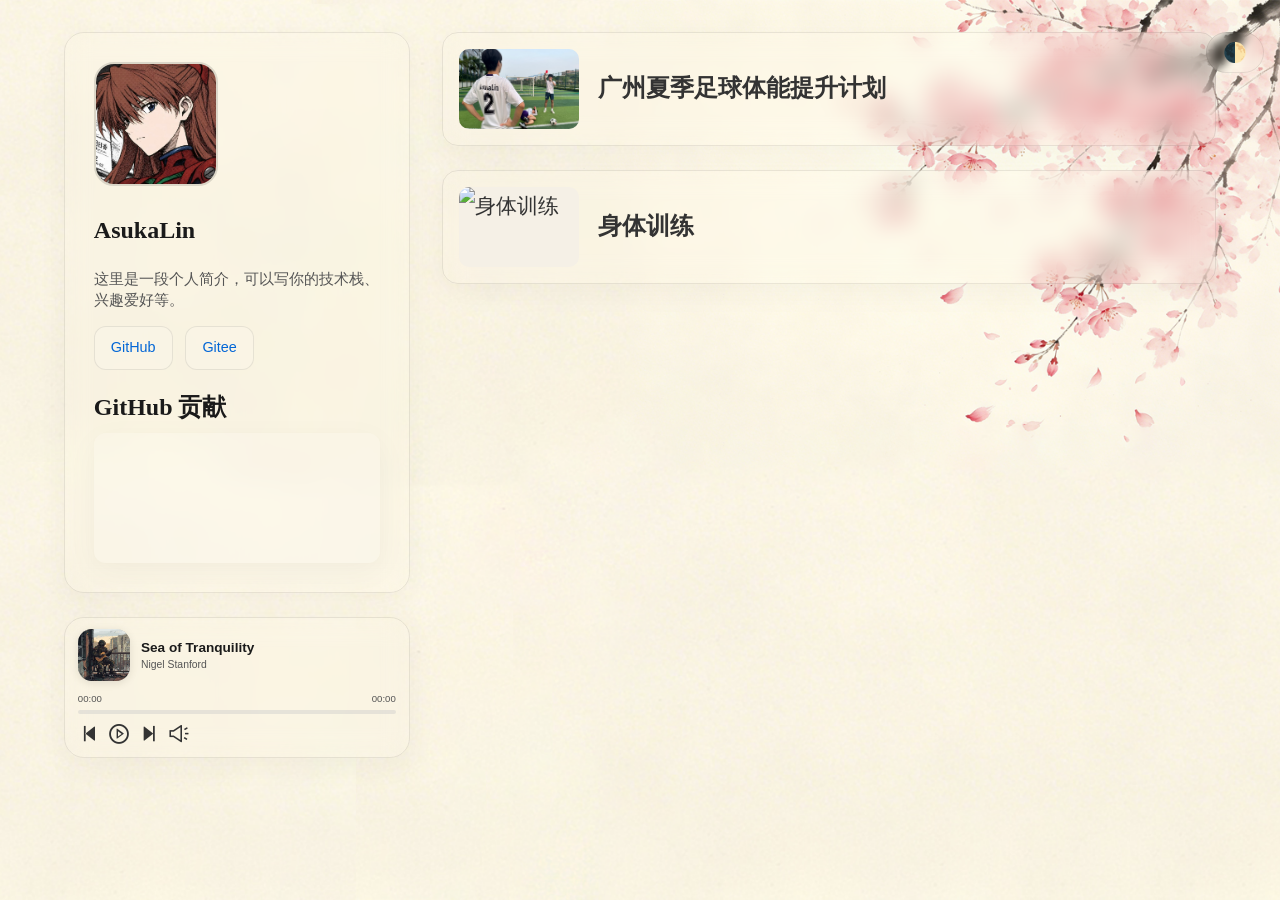
==== commit d3c5a56f: "update" ====
--- a/index.html
+++ b/index.html
@@ -67,7 +67,7 @@
                 <div class="player-main">
                     <div class="player-body">
                         <div class="player-cover">
-                            <img id="mini-cover-img" src="image/sound01.jpeg" alt="cover">
+                            <img id="mini-cover-img" src="images/music/sound01.jpeg" alt="cover">
                         </div>
                         <div class="player-info">
                             <div class="song-name" id="mini-song-name">Sea of Tranquility</div>
--- a/css/music-player.css
+++ b/css/music-player.css
@@ -182,6 +182,25 @@
     transform: scale(0.96);
 }
 
+/* 浅色模式 hover 粉色 */
+/* ========== 浅色模式播放器粉色主题 ========== */
+[data-theme="light"] .control-buttons button:hover .iconfont {
+    color: #ff69b4;
+}
+
+[data-theme="light"] .vertical-volume {
+    accent-color: #ff69b4;
+}
+
+[data-theme="light"] .progress-filled {
+    background-color: #ff69b4;
+}
+
+/* 可选：进度条容器悬停时的提示效果 */
+[data-theme="light"] .progress-bar:hover {
+    background-color: rgba(255, 105, 180, 0.2);
+}
+
 /* 响应式适配移动端 */
 @media (max-width: 768px) {
     .volume-extension.open {
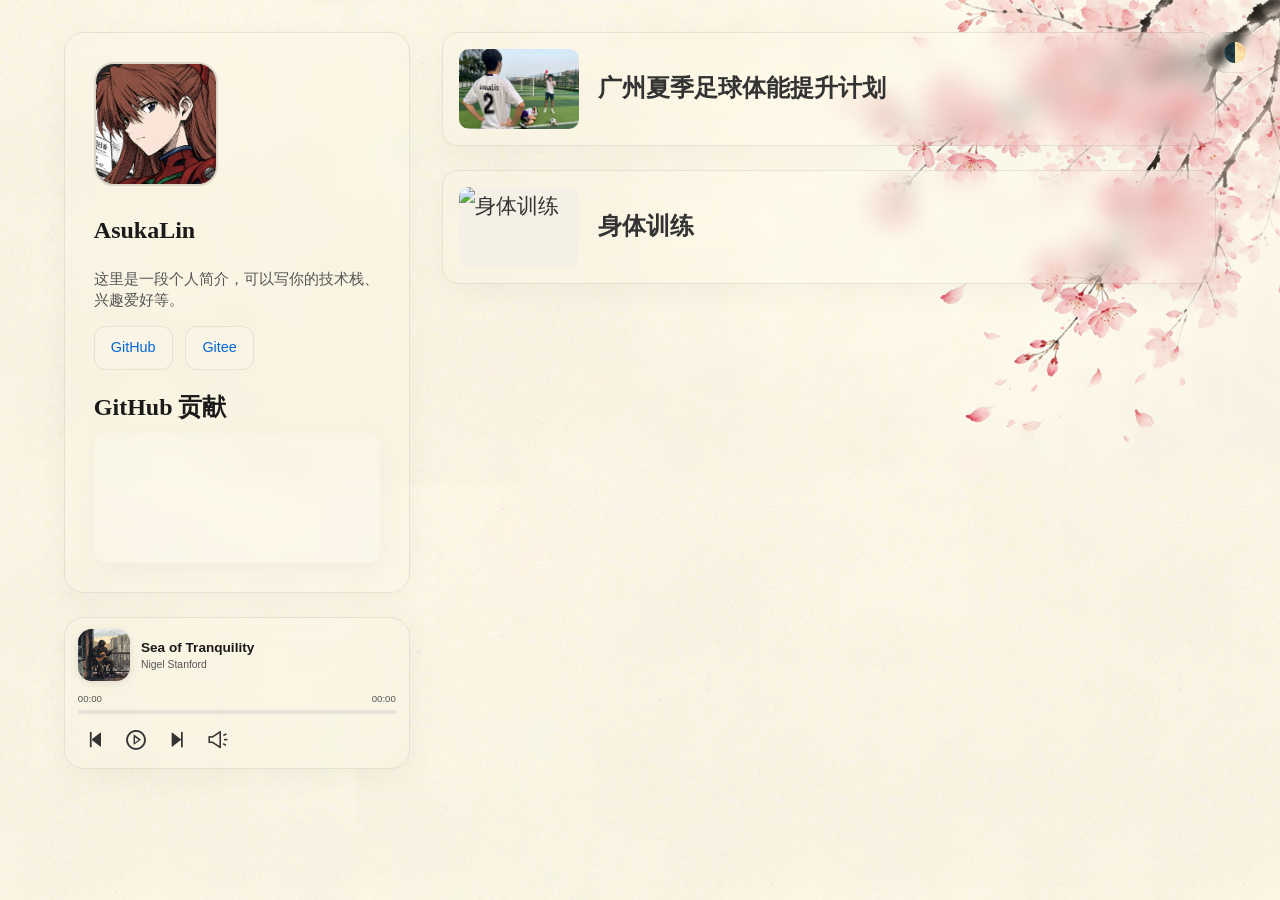
==== commit 86ff48e4: "update" ====
--- a/index.html
+++ b/index.html
@@ -26,11 +26,6 @@
 
     <!-- 主题 CSS -->
     <link rel="stylesheet" href="css/theme.css">
-    <!-- 扩展样式（主题切换按钮等） -->
-    <link rel="stylesheet" href="css/custom.css">
-    <!-- 音乐播放器样式 -->
-    <link rel="stylesheet" href="css/music-player.css">
-    <!-- 字体图标库（请确保路径正确） -->
     <link rel="stylesheet" href="fonts/iconfont.css">
 
     <!-- marked.js -->
--- a/css/theme.css
+++ b/css/theme.css
@@ -1,5 +1,5 @@
 /* ==========================================
-   theme.css - 个人博客主题样式
+   theme.css - 个人博客完整样式（最终整合）
    ========================================== */
 
 /* ---------- 1. 自定义字体（思源宋体双保险） ---------- */
@@ -119,7 +119,9 @@
     box-shadow: var(--card-shadow);
     padding: 1.8rem;
     color: var(--text);
-    transition: background-color 0.3s, border 0.3s, box-shadow 0.3s, transform 0.2s;
+    transition: background-color 0.3s, border-color 0.3s, box-shadow 0.3s, transform 0.2s;
+    backface-visibility: hidden;
+    transform: translateZ(0);
 }
 
 .article-card {
@@ -131,32 +133,32 @@
     transform: translateY(-3px);
 }
 
-/* ---------- 6. 左侧个人信息（行间距已缩小） ---------- */
+/* ---------- 6. 左侧个人信息 ---------- */
 .avatar {
     width: 120px;
     height: 120px;
     border-radius: 20px;
     object-fit: cover;
-    margin-bottom: 0.5rem;    /* 原 1rem，缩小 */
+    margin-bottom: 0.5rem;
     border: 2px solid var(--border);
 }
 
 .sidebar h2 {
     font-size: 1.5rem;
-    margin: 0.25rem 0;         /* 原 0.5rem 0，缩小 */
+    margin: 0.25rem 0;
 }
 
 .bio {
     font-size: 0.95rem;
-    line-height: 1.4;          /* 原 1.6，缩小行高 */
-    margin-bottom: 1rem;       /* 原 1.5rem，缩小 */
+    line-height: 1.4;
+    margin-bottom: 1rem;
     color: var(--text-secondary);
 }
 
 .social-links {
     display: flex;
     gap: 0.8rem;
-    margin-bottom: 1rem;       /* 原 2rem，缩小 */
+    margin-bottom: 1rem;
     flex-wrap: wrap;
 }
 
@@ -170,16 +172,19 @@
     text-decoration: none;
     font-size: 0.9rem;
     backdrop-filter: blur(5px);
-    transition: background-color 0.2s;
+    -webkit-backdrop-filter: blur(5px);
+    transition: background-color 0.2s, color 0.2s;
+    backface-visibility: hidden;
+    transform: translateZ(0);
 }
 
 .btn-link:hover {
     background: rgba(255,255,255,0.25);
 }
 
-/* ---------- 7. GitHub 贡献图（增强模糊） ---------- */
+/* ---------- 7. GitHub 贡献图 ---------- */
 .github-chart {
-    margin-top: 0.8rem;        /* 原 1.5rem，缩小 */
+    margin-top: 0.8rem;
 }
 
 .github-chart h3 {
@@ -197,6 +202,8 @@
     backdrop-filter: blur(12px);
     -webkit-backdrop-filter: blur(12px);
     box-shadow: var(--card-shadow);
+    backface-visibility: hidden;
+    transform: translateZ(0);
 }
 
 .chart-clip img {
@@ -214,7 +221,6 @@
     clear: both;
 }
 
-/* 明暗滤镜 */
 [data-theme="dark"] .chart-clip img {
     filter: invert(0.9) hue-rotate(180deg);
 }
@@ -227,6 +233,7 @@
     display: flex;
     flex-direction: column;
     gap: 1.5rem;
+    isolation: isolate;
 }
 
 .article-card {
@@ -252,7 +259,292 @@
     color: var(--text);
 }
 
-/* ---------- 9. 响应式 ---------- */
+/* ---------- 9. 音乐播放器（防闪烁终极版） ---------- */
+.mini-player {
+    width: 100%;
+    background: var(--glass-bg);
+    backdrop-filter: blur(var(--glass-blur));
+    -webkit-backdrop-filter: blur(var(--glass-blur));
+    border: 1px solid var(--glass-border);
+    border-radius: var(--card-radius);
+    box-shadow: var(--card-shadow);
+    margin-top: 1.5rem;
+    box-sizing: border-box;
+    display: flex;
+    flex-direction: row;
+    align-items: stretch;
+    overflow: hidden;
+    transition: box-shadow 0.2s ease;
+    position: relative;
+    z-index: 1;
+    isolation: isolate;
+    contain: layout style paint;
+    will-change: transform;
+}
+
+.mini-player:hover {
+    box-shadow: 0 10px 36px rgba(0,0,0,0.2);
+}
+
+.player-main {
+    flex: 1;
+    padding: 0.7rem 0.8rem;
+    display: flex;
+    flex-direction: column;
+    gap: 0.35rem;
+}
+
+.volume-extension {
+    flex-shrink: 0;
+    width: 0;
+    overflow: hidden;
+    background: inherit;
+    backdrop-filter: inherit;
+    border-radius: 0 var(--card-radius) var(--card-radius) 0;
+    transition: width 0.3s cubic-bezier(0.2, 0.9, 0.4, 1.1);
+    display: flex;
+    align-items: center;
+    justify-content: center;
+    contain: layout style;
+    will-change: width;
+}
+
+.volume-extension.open {
+    width: 32px;
+}
+
+.vertical-volume {
+    writing-mode: vertical-lr;
+    direction: rtl;
+    width: 20px;
+    height: 70px;
+    background: rgba(255,255,255,0.25);
+    border-radius: 12px;
+    -webkit-appearance: slider-vertical;
+    accent-color: var(--link);
+}
+
+.vertical-volume:focus {
+    outline: none;
+}
+
+.vertical-volume:hover {
+    opacity: 0.9;
+}
+
+.player-body {
+    display: flex;
+    gap: 0.7rem;
+    align-items: center;
+}
+
+.player-cover {
+    flex-shrink: 0;
+    width: 52px;
+    height: 52px;
+    border-radius: 14px;
+    overflow: hidden;
+    background: rgba(0,0,0,0.2);
+    box-shadow: 0 2px 8px rgba(0,0,0,0.1);
+}
+
+.player-cover img {
+    width: 100%;
+    height: 100%;
+    object-fit: cover;
+    transition: transform 0.2s;
+}
+
+.player-cover:hover img {
+    transform: scale(1.02);
+}
+
+.player-info {
+    flex: 1;
+    min-width: 0;
+}
+
+.song-name {
+    font-size: 0.85rem;
+    font-weight: 600;
+    color: var(--heading-color);
+    white-space: nowrap;
+    overflow: hidden;
+    text-overflow: ellipsis;
+    line-height: 1.3;
+}
+
+.song-singer {
+    font-size: 0.65rem;
+    color: var(--text-secondary);
+    margin-top: 0.1rem;
+    line-height: 1.2;
+}
+
+.progress-area {
+    margin-top: 0.2rem;
+}
+
+.progress-time {
+    display: flex;
+    justify-content: space-between;
+    font-size: 0.6rem;
+    color: var(--text-secondary);
+    margin-bottom: 0.15rem;
+}
+
+.progress-bar {
+    width: 100%;
+    height: 4px;
+    background-color: rgba(200,200,200,0.4);
+    border-radius: 4px;
+    cursor: pointer;
+    position: relative;
+    transition: height 0.1s;
+}
+
+.progress-bar:hover {
+    height: 6px;
+}
+
+.progress-filled {
+    width: 0%;
+    height: 100%;
+    background-color: var(--link);
+    border-radius: 4px;
+    position: relative;
+}
+
+.controls-row {
+    display: flex;
+    align-items: center;
+    gap: 0.4rem;
+    margin-top: 0.2rem;
+}
+
+.control-buttons {
+    display: flex;
+    align-items: center;
+    gap: 0.5rem;
+}
+
+/* 控制按钮 - 彻底告别闪烁 */
+.control-buttons button {
+    background: transparent;
+    border: none;
+    cursor: pointer;
+    padding: 0.35rem;
+    border-radius: 8px;
+    display: inline-flex;
+    align-items: center;
+    justify-content: center;
+    transition: background-color 0.2s ease, color 0.2s ease;
+    color: var(--text);
+    will-change: auto;
+    contain: layout style paint;
+}
+
+.control-buttons button:hover {
+    background: rgba(255, 255, 255, 0.2);
+    color: var(--link);
+}
+
+.control-buttons button:active {
+    background: rgba(255, 255, 255, 0.3);
+}
+
+.control-buttons button .iconfont {
+    font-size: 1.4rem;
+    transition: none;
+    backface-visibility: hidden;
+}
+
+/* 亮色模式播放器粉色点缀 */
+[data-theme="light"] .control-buttons button:hover .iconfont {
+    color: #ff69b4;
+}
+
+[data-theme="light"] .vertical-volume {
+    accent-color: #ff69b4;
+}
+
+[data-theme="light"] .progress-filled {
+    background-color: #ff69b4;
+}
+
+[data-theme="light"] .progress-bar:hover {
+    background-color: rgba(255, 105, 180, 0.2);
+}
+
+/* ---------- 10. 主题切换按钮 ---------- */
+.theme-toggle {
+    position: fixed;
+    top: 2rem;
+    right: 1rem;
+    z-index: 1000;
+    background: var(--glass-bg);
+    backdrop-filter: blur(5px);
+    -webkit-backdrop-filter: blur(5px);
+    border: 1px solid var(--glass-border);
+    border-radius: 40px;
+    padding: 0.5rem 1rem;
+    font-size: 1.2rem;
+    cursor: pointer;
+    color: var(--text);
+    transition: background-color 0.2s, border-color 0.2s, box-shadow 0.2s;
+    backface-visibility: hidden;
+    transform: translateZ(0);
+}
+
+.theme-toggle:hover {
+    background: rgba(255,255,255,0.25);
+}
+
+/* ---------- 11. 文章内容与返回按钮 ---------- */
+.article-content .glass-card {
+    margin-top: 0;
+}
+
+.back-button {
+    display: inline-block;
+    margin-bottom: 1.5rem;
+    padding: 0.4rem 1rem;
+    background: rgba(255,255,255,0.15);
+    border: 1px solid var(--glass-border);
+    border-radius: 30px;
+    color: var(--link);
+    cursor: pointer;
+    font-size: 0.9rem;
+    backdrop-filter: blur(4px);
+    -webkit-backdrop-filter: blur(4px);
+    transition: background-color 0.2s;
+    backface-visibility: hidden;
+    transform: translateZ(0);
+}
+
+.back-button:hover {
+    background: rgba(255,255,255,0.25);
+}
+
+/* Markdown 内容增强 */
+.markdown-body img {
+    max-width: 100%;
+    height: auto;
+    border-radius: 12px;
+}
+
+.markdown-body pre {
+    overflow-x: auto;
+    padding: 1rem;
+    background: rgba(0,0,0,0.3);
+    border-radius: 12px;
+}
+
+.markdown-body a {
+    color: var(--link);
+}
+
+/* ---------- 12. 响应式 ---------- */
 @media (max-width: 768px) {
     .main-layout {
         grid-template-columns: 1fr;
@@ -277,4 +569,43 @@
         height: auto;
         aspect-ratio: 16 / 9;
     }
+
+    body {
+        background-attachment: scroll;
+    }
+
+    .theme-toggle {
+        top: 1rem;
+    }
+
+    .volume-extension.open {
+        width: 36px;
+    }
+
+    .vertical-volume {
+        height: 60px;
+        width: 18px;
+    }
+
+    .player-cover {
+        width: 45px;
+        height: 45px;
+    }
+
+    .control-buttons button .iconfont {
+        font-size: 1.2rem;
+    }
+
+    .player-main {
+        padding: 0.6rem;
+        gap: 0.3rem;
+    }
+
+    .song-name {
+        font-size: 0.8rem;
+    }
+
+    .song-singer {
+        font-size: 0.6rem;
+    }
 }
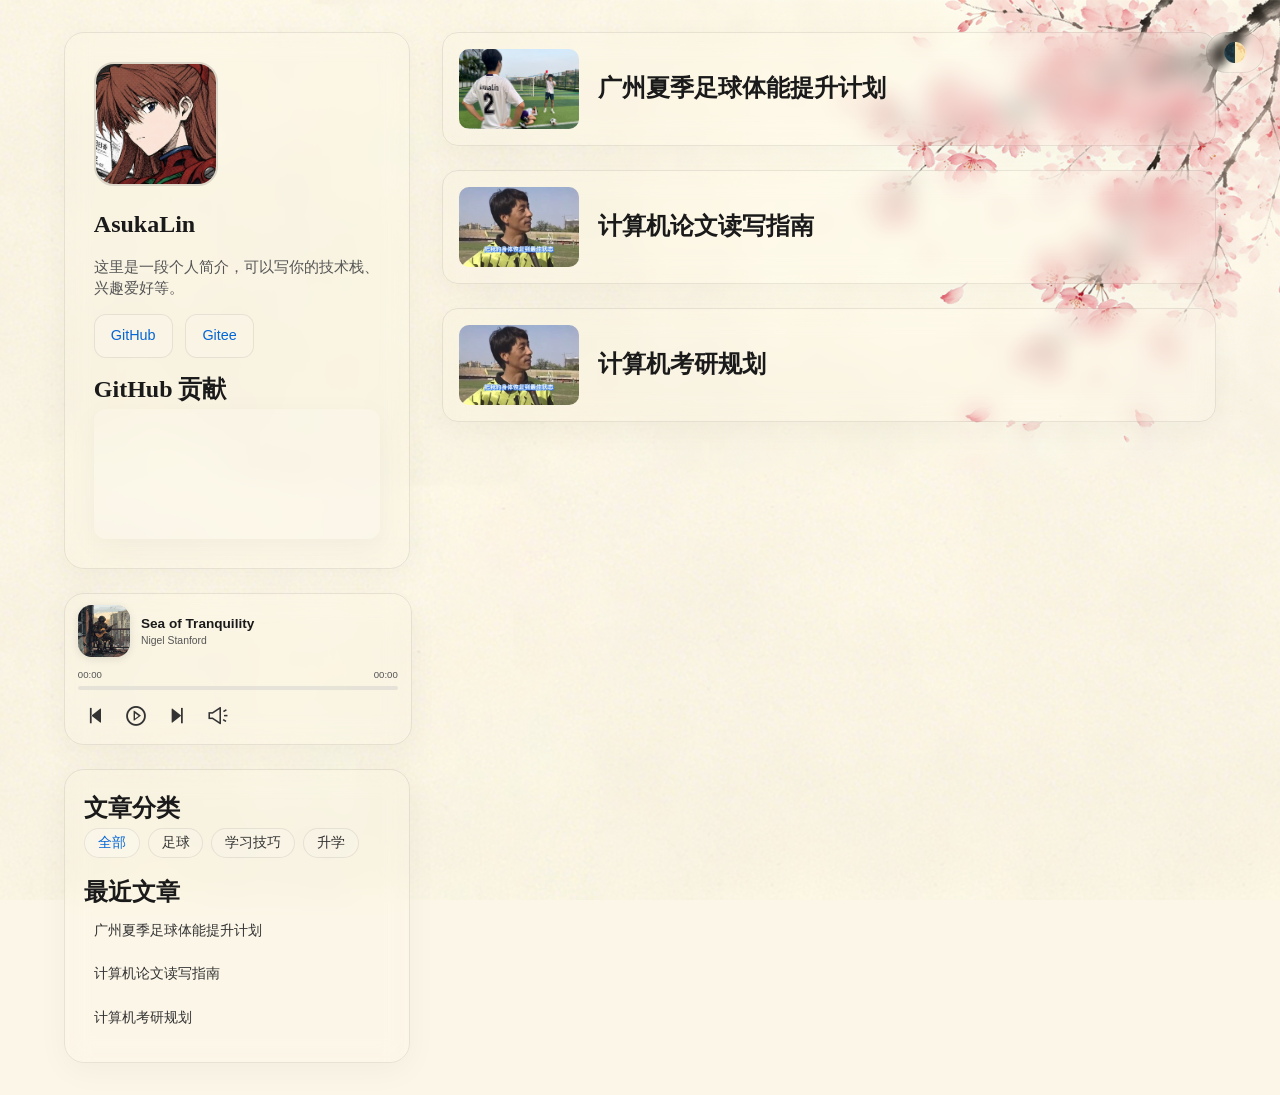
==== commit 0a1b8290: "update" ====
--- a/index.html
+++ b/index.html
@@ -2,11 +2,12 @@
 <html lang="zh-CN">
 <head>
     <meta charset="UTF-8">
-    <meta name="keywords" content="AsukaLin, blog">
     <meta name="viewport" content="width=device-width, initial-scale=1.0">
+    <meta name="description" content="AsukaLin">
+    <meta name="keywords" content="AsukaLin, blog, 技术博客">
     <title>AsukaLin</title>
 
-    <!-- 防闪烁脚本（必须保留在 head 最前面） -->
+    <!-- 防闪烁脚本（必须在 head 最前面） -->
     <script>
         (function () {
             const stored = localStorage.getItem('theme');
@@ -24,45 +25,44 @@
         })();
     </script>
 
-    <!-- 主题 CSS -->
+    <!-- 样式表 -->
     <link rel="stylesheet" href="css/theme.css">
     <link rel="stylesheet" href="fonts/iconfont.css">
 
-    <!-- marked.js -->
+    <!-- marked.js（异步加载） -->
     <script src="https://cdn.jsdelivr.net/npm/marked/marked.min.js" defer></script>
 </head>
 <body>
 
-    <button class="theme-toggle" id="themeToggle" aria-label="切换主题">🌓</button>
+    <button class="theme-toggle" id="themeToggle" aria-label="切换暗色/亮色主题" title="切换主题">🌓</button>
 
     <div class="main-layout">
-        <!-- ========== 左侧个人信息（毛玻璃卡片） ========== -->
-        <aside class="sidebar">
+        <!-- 左侧个人信息 -->
+        <aside class="sidebar" aria-label="个人信息">
             <div class="glass-card">
-                <img class="avatar" src="images/avatar.jpeg" alt="我的头像">
+                <img class="avatar" src="images/avatar.jpeg" alt="AsukaLin 的头像" loading="lazy">
                 <h2>AsukaLin</h2>
                 <p class="bio">这里是一段个人简介，可以写你的技术栈、兴趣爱好等。</p>
 
                 <div class="social-links">
-                    <a href="https://github.com/vibolin" target="_blank" class="btn-link">GitHub</a>
-                    <a href="https://gitee.com/asukalin02" target="_blank" class="btn-link">Gitee</a>
+                    <a href="https://github.com/vibolin" target="_blank" rel="noopener" class="btn-link">GitHub</a>
+                    <a href="https://gitee.com/asukalin02" target="_blank" rel="noopener" class="btn-link">Gitee</a>
                 </div>
 
                 <div class="github-chart">
                     <h2>GitHub 贡献</h2>
                     <div class="chart-clip">
-                        <img src="https://ghchart.rshah.org/vibolin" alt="GitHub 贡献图" loading="lazy">
+                        <img src="https://ghchart.rshah.org/vibolin" alt="GitHub 年度贡献图" loading="lazy">
                     </div>
                 </div>
             </div>
 
-            <!-- 微缩版音乐播放器（右侧延伸音量面板） -->
-            <div class="mini-player">
-                <!-- 主内容区 -->
+            <!-- 微缩版音乐播放器 -->
+            <div class="mini-player" role="region" aria-label="音乐播放器">
                 <div class="player-main">
                     <div class="player-body">
                         <div class="player-cover">
-                            <img id="mini-cover-img" src="images/music/sound01.jpeg" alt="cover">
+                            <img id="mini-cover-img" src="images/music/sound01.jpeg" alt="专辑封面" loading="lazy">
                         </div>
                         <div class="player-info">
                             <div class="song-name" id="mini-song-name">Sea of Tranquility</div>
@@ -74,48 +74,59 @@
                             <span id="mini-current-time">00:00</span>
                             <span id="mini-total-time">00:00</span>
                         </div>
-                        <div class="progress-bar" id="mini-progress-bar">
+                        <div class="progress-bar" id="mini-progress-bar" role="slider" aria-label="播放进度" tabindex="0">
                             <div class="progress-filled" id="mini-progress-filled"></div>
                         </div>
                     </div>
                     <div class="controls-row">
                         <div class="control-buttons">
-                            <!-- 添加了 id，便于 JS 控制 -->
-                            <button id="mini-prev-btn" title="上一曲">
+                            <button id="mini-prev-btn" title="上一曲" aria-label="上一曲">
                                 <span class="iconfont icon-step-backward"></span>
                             </button>
-                            <button id="mini-play-btn" title="播放">
+                            <button id="mini-play-btn" title="播放" aria-label="播放">
                                 <span class="iconfont icon-play-circle"></span>
                             </button>
-                            <button id="mini-next-btn" title="下一曲">
+                            <button id="mini-next-btn" title="下一曲" aria-label="下一曲">
                                 <span class="iconfont icon-step-forward"></span>
                             </button>
-                            <button id="mini-volume-btn" title="音量">
+                            <button id="mini-volume-btn" title="音量" aria-label="音量">
                                 <span class="iconfont icon-sound"></span>
                             </button>
                         </div>
                     </div>
                 </div>
 
-                <!-- 右侧延伸区域（音量滑块） -->
                 <div class="volume-extension" id="mini-volume-extension">
                     <input type="range" min="0" max="1" step="0.01" value="0.8"
-                           class="vertical-volume" id="mini-vertical-volume" orient="vertical">
+                           class="vertical-volume" id="mini-vertical-volume" aria-label="音量滑块">
                 </div>
             </div>
+                    <!-- 导航模块：分类 + 最近文章 -->
+        <div class="glass-card nav-module">
+            <div class="nav-section">
+                <h2 class="nav-title">文章分类</h2>
+                <div class="category-list" id="category-list">
+                <!-- 动态生成分类按钮 -->
+                </div>
+            </div>
+            <div class="nav-section">
+                <h2 class="nav-title">最近文章</h2>
+                <ul class="recent-posts" id="recent-posts">
+                <!-- 动态生成最近文章 -->
+                </ul>
+            </div>
+        </div>
         </aside>
 
-        <!-- ========== 右侧内容区 ========== -->
-        <main class="content">
-            <!-- 文章列表容器 -->
-            <div id="articles-container" class="articles-list"></div>
-            <!-- 文章详细内容容器（初始隐藏） -->
-            <div id="content" class="article-content" style="display: none;"></div>
+        <!-- 右侧内容区 -->
+        <main class="content" id="main-content">
+            <div id="articles-container" class="articles-list" aria-label="文章列表"></div>
+            <div id="content" class="article-content" style="display: none;" aria-live="polite"></div>
         </main>
     </div>
 
-    <!-- 独立 JS 文件 -->
-    <script src="js/app.js"></script>
+    <!-- 脚本（defer 保证顺序执行） -->
+    <script src="js/app.js" defer></script>
     <script src="js/music-player.js" defer></script>
 </body>
 </html>
--- a/css/theme.css
+++ b/css/theme.css
@@ -1,8 +1,8 @@
 /* ==========================================
-   theme.css - 个人博客完整样式（最终整合）
+   theme.css - 个人博客完整样式（优化版）
    ========================================== */
 
-/* ---------- 1. 自定义字体（思源宋体双保险） ---------- */
+/* ---------- 1. 自定义字体（思源宋体）---------- */
 @font-face {
     font-family: 'Noto Serif SC';
     src:
@@ -23,7 +23,7 @@
     font-display: swap;
 }
 
-/* ---------- 2. 主题变量（暗色为默认） ---------- */
+/* ---------- 2. 主题变量 ---------- */
 :root,
 [data-theme="dark"] {
     --bg: #1a1a2e;
@@ -62,6 +62,7 @@
 /* ---------- 3. 全局基础 ---------- */
 html {
     font-size: 100%;
+    scroll-behavior: smooth; /* 平滑滚动，不影响原有返回顶部逻辑 */
 }
 
 body {
@@ -83,6 +84,7 @@
     font-family: 'Noto Serif SC', "Times New Roman", "宋体", "SimSun", serif;
     font-weight: 700;
     color: var(--heading-color);
+    line-height: 1.3;
 }
 
 h1 { font-size: 2.25rem; }
@@ -92,7 +94,7 @@
 h5 { font-size: 1.25rem; }
 h6 { font-size: 1rem; }
 
-/* ---------- 4. 主布局（Grid 精准三七分） ---------- */
+/* ---------- 4. 主布局 ---------- */
 .main-layout {
     display: grid;
     grid-template-columns: 30% 1fr;
@@ -108,7 +110,7 @@
     min-width: 0;
 }
 
-/* ---------- 5. 毛玻璃卡片 ---------- */
+/* ---------- 5. 毛玻璃卡片（合并重复样式）---------- */
 .glass-card,
 .article-card {
     background: var(--glass-bg);
@@ -117,20 +119,33 @@
     border: 1px solid var(--glass-border);
     border-radius: var(--card-radius);
     box-shadow: var(--card-shadow);
-    padding: 1.8rem;
     color: var(--text);
     transition: background-color 0.3s, border-color 0.3s, box-shadow 0.3s, transform 0.2s;
     backface-visibility: hidden;
     transform: translateZ(0);
 }
 
+.glass-card {
+    padding: 1.8rem;
+}
+
 .article-card {
+    display: flex;
+    align-items: center;
+    gap: 1.2rem;
     padding: 1rem;
     border-radius: 16px;
 }
 
 .article-card:hover {
     transform: translateY(-3px);
+}
+
+/* 用户偏好减少动画时移除悬停效果 */
+@media (prefers-reduced-motion: reduce) {
+    .article-card:hover {
+        transform: none;
+    }
 }
 
 /* ---------- 6. 左侧个人信息 ---------- */
@@ -236,12 +251,6 @@
     isolation: isolate;
 }
 
-.article-card {
-    display: flex;
-    align-items: center;
-    gap: 1.2rem;
-}
-
 .article-card .card-cover {
     width: 120px;
     height: 80px;
@@ -256,10 +265,9 @@
     font-weight: 600;
     line-height: 1.4;
     margin: 0;
-    color: var(--text);
-}
-
-/* ---------- 9. 音乐播放器（防闪烁终极版） ---------- */
+}
+
+/* ---------- 9. 音乐播放器 ---------- */
 .mini-player {
     width: 100%;
     background: var(--glass-bg);
@@ -269,17 +277,13 @@
     border-radius: var(--card-radius);
     box-shadow: var(--card-shadow);
     margin-top: 1.5rem;
-    box-sizing: border-box;
     display: flex;
     flex-direction: row;
     align-items: stretch;
     overflow: hidden;
     transition: box-shadow 0.2s ease;
-    position: relative;
-    z-index: 1;
     isolation: isolate;
     contain: layout style paint;
-    will-change: transform;
 }
 
 .mini-player:hover {
@@ -306,7 +310,6 @@
     align-items: center;
     justify-content: center;
     contain: layout style;
-    will-change: width;
 }
 
 .volume-extension.open {
@@ -428,7 +431,6 @@
     gap: 0.5rem;
 }
 
-/* 控制按钮 - 彻底告别闪烁 */
 .control-buttons button {
     background: transparent;
     border: none;
@@ -440,7 +442,6 @@
     justify-content: center;
     transition: background-color 0.2s ease, color 0.2s ease;
     color: var(--text);
-    will-change: auto;
     contain: layout style paint;
 }
 
@@ -459,7 +460,7 @@
     backface-visibility: hidden;
 }
 
-/* 亮色模式播放器粉色点缀 */
+/* 亮色模式播放器点缀 */
 [data-theme="light"] .control-buttons button:hover .iconfont {
     color: #ff69b4;
 }
@@ -544,6 +545,80 @@
     color: var(--link);
 }
 
+/* ========== 导航模块（分类 + 最近文章） ========== */
+.nav-module {
+  margin-top: 1.5rem;
+  padding: 1.2rem;
+}
+
+.nav-section {
+  margin-bottom: 1.2rem;
+}
+
+.nav-section:last-child {
+  margin-bottom: 0;
+}
+
+.nav-title {
+  font-size: 1rem;
+  font-weight: 600;
+  color: var(--heading-color);
+  margin: 0 0 0.6rem 0;
+  display: flex;
+  align-items: center;
+  gap: 0.3rem;
+}
+
+.category-list {
+  display: flex;
+  flex-wrap: wrap;
+  gap: 0.5rem;
+}
+
+.category-btn {
+  background: rgba(255, 255, 255, 0.1);
+  border: 1px solid var(--glass-border);
+  color: var(--text);
+  padding: 0.3rem 0.8rem;
+  border-radius: 20px;
+  font-size: 0.85rem;
+  cursor: pointer;
+  backdrop-filter: blur(5px);
+  -webkit-backdrop-filter: blur(5px);
+  transition: all 0.2s ease;
+}
+
+.category-btn:hover,
+.category-btn.active {
+  background: rgba(255, 255, 255, 0.25);
+  color: var(--link);
+}
+
+.recent-posts {
+  list-style: none;
+  padding: 0;
+  margin: 0;
+}
+
+.recent-post-item {
+  margin-bottom: 0.4rem;
+}
+
+.recent-post-link {
+  color: var(--text);
+  text-decoration: none;
+  font-size: 0.9rem;
+  display: block;
+  padding: 0.35rem 0.6rem;
+  border-radius: 8px;
+  transition: background-color 0.2s;
+}
+
+.recent-post-link:hover {
+  background: rgba(255, 255, 255, 0.1);
+  color: var(--link);
+}
+
 /* ---------- 12. 响应式 ---------- */
 @media (max-width: 768px) {
     .main-layout {
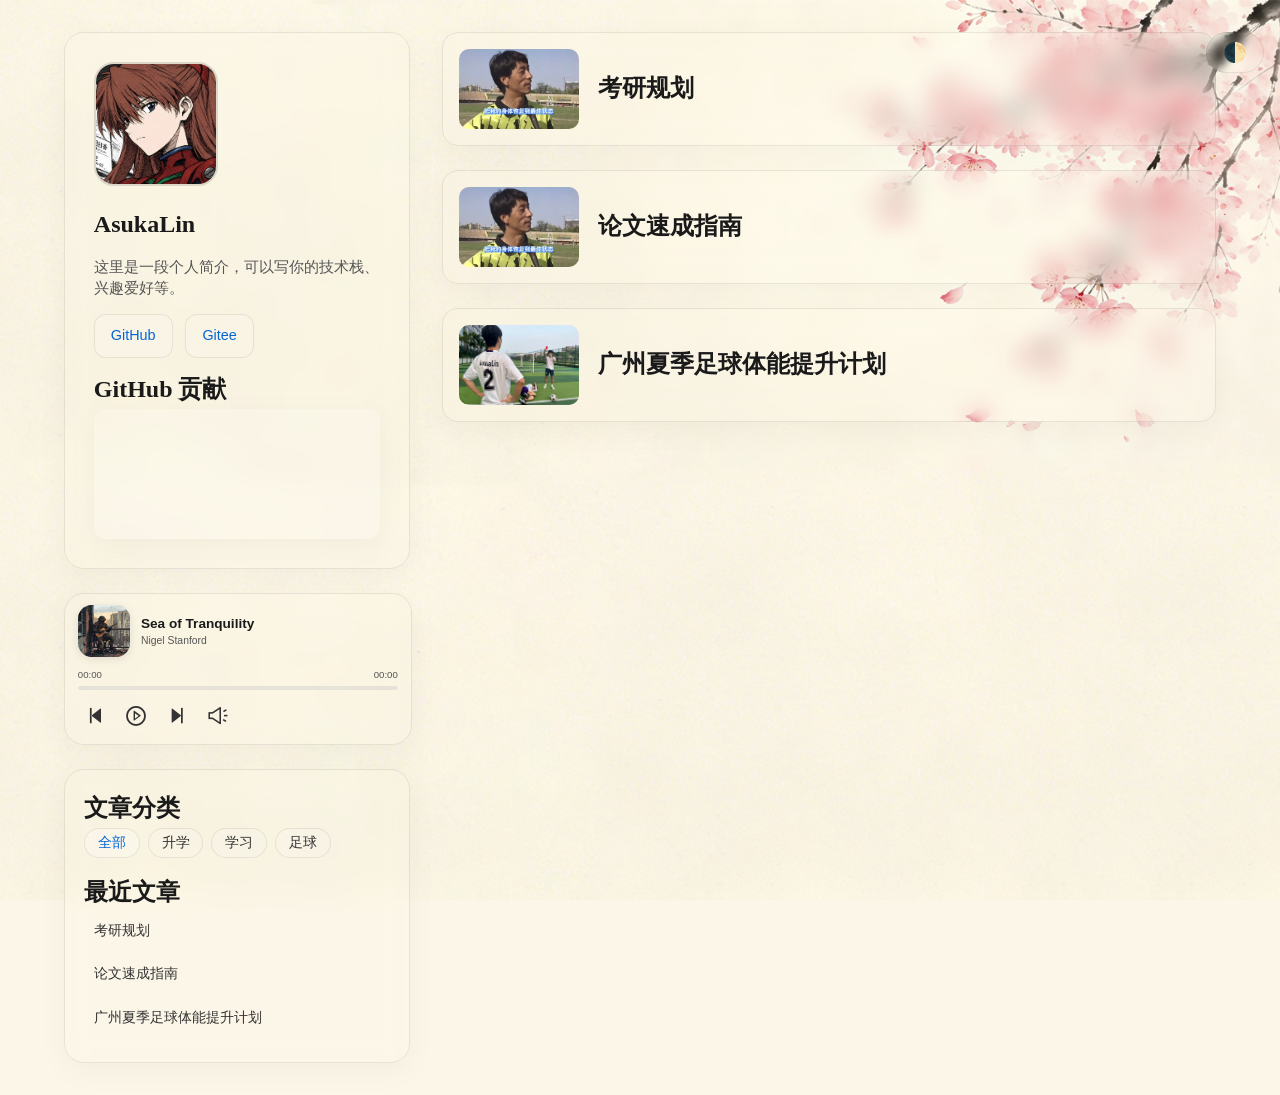
==== commit db5660c5: "update" ====
--- a/index.html
+++ b/index.html
@@ -97,7 +97,7 @@
                 </div>
 
                 <div class="volume-extension" id="mini-volume-extension">
-                    <input type="range" min="0" max="1" step="0.01" value="0.8"
+                    <input type="range" min="0" max="1" step="0.01" value="0.5"
                            class="vertical-volume" id="mini-vertical-volume" aria-label="音量滑块">
                 </div>
             </div>
--- a/css/theme.css
+++ b/css/theme.css
@@ -236,6 +236,10 @@
     clear: both;
 }
 
+.sidebar .glass-card:hover {
+    box-shadow: 0 10px 36px rgba(0,0,0,0.2);
+}
+
 [data-theme="dark"] .chart-clip img {
     filter: invert(0.9) hue-rotate(180deg);
 }
@@ -324,6 +328,8 @@
     background: rgba(255,255,255,0.25);
     border-radius: 12px;
     -webkit-appearance: slider-vertical;
+    writing-mode: vertical-lr;
+    direction: rtl;
     accent-color: var(--link);
 }
 
@@ -545,10 +551,36 @@
     color: var(--link);
 }
 
+/* 文章内视频自适应容器 */
+.markdown-body .video-wrapper {
+  position: relative;
+  width: 100%;
+  padding-top: 56.25%; /* 16:9 比例 */
+  margin: 1.5rem 0;
+  border-radius: 12px;
+  overflow: hidden;
+  background: rgba(0,0,0,0.3);
+  box-shadow: 0 4px 16px rgba(0,0,0,0.2);
+}
+
+.markdown-body .video-wrapper video,
+.markdown-body .video-wrapper iframe {
+  position: absolute;
+  top: 0;
+  left: 0;
+  width: 100%;
+  height: 100%;
+  border: none;
+}
+
 /* ========== 导航模块（分类 + 最近文章） ========== */
 .nav-module {
   margin-top: 1.5rem;
   padding: 1.2rem;
+}
+
+.nav-module:hover {
+    box-shadow: 0 10px 36px rgba(0,0,0,0.2);
 }
 
 .nav-section {
